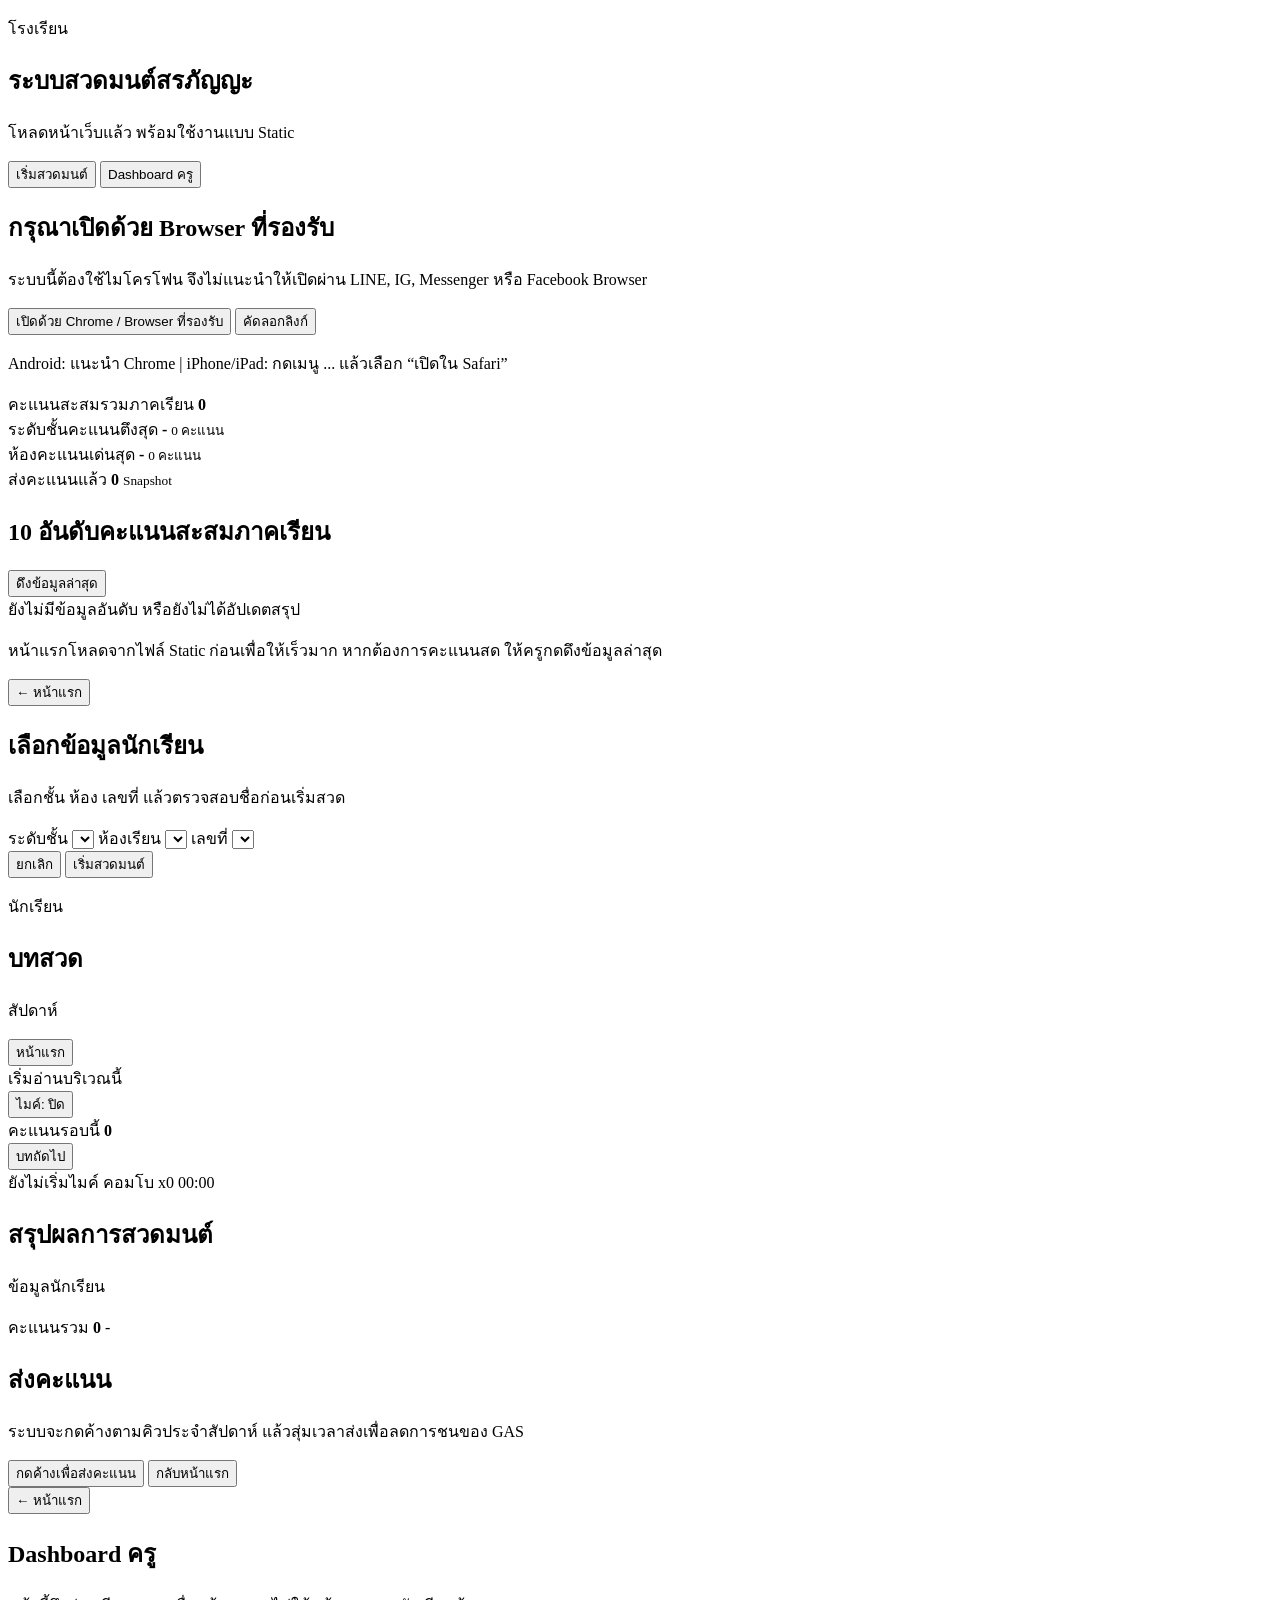
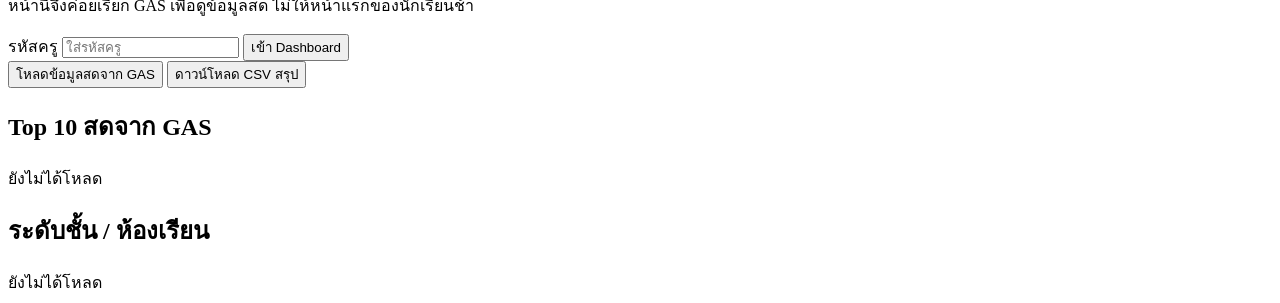
==== index.html @ 54792291 "Add files via upload" ====
<!doctype html>
<html lang="th">
<head>
  <meta charset="utf-8">
  <meta name="viewport" content="width=device-width, initial-scale=1, viewport-fit=cover">
  <meta name="theme-color" content="#ffffff">
  <title>ระบบสวดมนต์สรภัญญะ</title>
  <link rel="stylesheet" href="assets/style.css">
</head>
<body>
  <div id="rgbFrame" aria-hidden="true"></div>
  <main class="app-shell">
    <section id="viewHome" class="view active">
      <header class="hero">
        <div>
          <p id="schoolName" class="eyebrow">โรงเรียน</p>
          <h1 id="systemName">ระบบสวดมนต์สรภัญญะ</h1>
          <p id="homeStatus" class="muted">โหลดหน้าเว็บแล้ว พร้อมใช้งานแบบ Static</p>
        </div>
        <div class="hero-actions">
          <button class="btn primary" id="btnStartGate">เริ่มสวดมนต์</button>
          <button class="btn soft" id="btnDashboard">Dashboard ครู</button>
        </div>
      </header>

      <section id="browserGate" class="card warning hidden">
        <h2>กรุณาเปิดด้วย Browser ที่รองรับ</h2>
        <p>ระบบนี้ต้องใช้ไมโครโฟน จึงไม่แนะนำให้เปิดผ่าน LINE, IG, Messenger หรือ Facebook Browser</p>
        <div class="button-row">
          <button class="btn primary" id="btnOpenBrowser">เปิดด้วย Chrome / Browser ที่รองรับ</button>
          <button class="btn soft" id="btnCopyLink">คัดลอกลิงก์</button>
        </div>
        <p class="muted small">Android: แนะนำ Chrome | iPhone/iPad: กดเมนู ... แล้วเลือก “เปิดใน Safari”</p>
      </section>

      <section class="score-grid" aria-label="Scoreboard">
        <article class="stat-card">
          <span>คะแนนสะสมรวมภาคเรียน</span>
          <strong id="termTotalScore">0</strong>
        </article>
        <article class="stat-card">
          <span>ระดับชั้นคะแนนตึงสุด</span>
          <strong id="bestLevel">-</strong>
          <small id="bestLevelScore">0 คะแนน</small>
        </article>
        <article class="stat-card">
          <span>ห้องคะแนนเด่นสุด</span>
          <strong id="bestRoom">-</strong>
          <small id="bestRoomScore">0 คะแนน</small>
        </article>
        <article class="stat-card">
          <span>ส่งคะแนนแล้ว</span>
          <strong id="totalSubmitted">0</strong>
          <small id="summaryUpdatedAt">Snapshot</small>
        </article>
      </section>

      <section class="card">
        <div class="section-head">
          <h2>10 อันดับคะแนนสะสมภาคเรียน</h2>
          <button class="btn mini" id="btnRefreshHomeLive">ดึงข้อมูลล่าสุด</button>
        </div>
        <div id="top10List" class="rank-list empty">ยังไม่มีข้อมูลอันดับ หรือยังไม่ได้อัปเดตสรุป</div>
        <p class="muted small">หน้าแรกโหลดจากไฟล์ Static ก่อนเพื่อให้เร็วมาก หากต้องการคะแนนสด ให้ครูกดดึงข้อมูลล่าสุด</p>
      </section>
    </section>

    <section id="viewSelect" class="view">
      <header class="page-header">
        <button class="btn ghost" data-nav="home">← หน้าแรก</button>
        <h1>เลือกข้อมูลนักเรียน</h1>
        <p class="muted">เลือกชั้น ห้อง เลขที่ แล้วตรวจสอบชื่อก่อนเริ่มสวด</p>
      </header>

      <div class="card form-card">
        <label>ระดับชั้น</label>
        <select id="levelSelect"></select>

        <label>ห้องเรียน</label>
        <select id="roomSelect"></select>

        <label>เลขที่</label>
        <select id="noSelect"></select>

        <div id="studentConfirmBox" class="confirm-box hidden"></div>

        <div class="button-row">
          <button class="btn soft" data-nav="home">ยกเลิก</button>
          <button class="btn primary" id="btnConfirmStudent">เริ่มสวดมนต์</button>
        </div>
      </div>
    </section>

    <section id="viewChant" class="view chant-view">
      <header class="chant-topbar">
        <div>
          <p id="chantStudentLine" class="student-line">นักเรียน</p>
          <h1 id="chantTitle">บทสวด</h1>
          <p id="chantMeta" class="muted">สัปดาห์</p>
        </div>
        <button class="btn ghost" id="btnBackHomeFromChant">หน้าแรก</button>
      </header>

      <div class="chant-stage" id="chantStage">
        <div class="read-line"><span>เริ่มอ่านบริเวณนี้</span></div>
        <div id="chantText" class="chant-text" tabindex="0"></div>
      </div>

      <footer class="chant-controls">
        <button class="btn control" id="btnMic">ไมค์: ปิด</button>
        <div class="score-pill">
          <span>คะแนนรอบนี้</span>
          <strong id="liveTotalScore">0</strong>
        </div>
        <button class="btn control" id="btnNextChapter">บทถัดไป</button>
      </footer>
      <div class="combo-bar">
        <span id="micStateText">ยังไม่เริ่มไมค์</span>
        <span id="comboText">คอมโบ x0</span>
        <span id="timerText">00:00</span>
      </div>
    </section>

    <section id="viewResult" class="view">
      <header class="page-header center">
        <h1>สรุปผลการสวดมนต์</h1>
        <p id="resultStudentLine" class="muted">ข้อมูลนักเรียน</p>
      </header>
      <section class="card result-card">
        <div class="result-score">
          <span>คะแนนรวม</span>
          <strong id="resultTotalScore">0</strong>
          <em id="resultStatus">-</em>
        </div>
        <div id="chapterResultList" class="chapter-list"></div>
      </section>
      <section id="submitPanel" class="card">
        <h2>ส่งคะแนน</h2>
        <p id="submitHint" class="muted">ระบบจะกดค้างตามคิวประจำสัปดาห์ แล้วสุ่มเวลาส่งเพื่อลดการชนของ GAS</p>
        <div id="holdProgressWrap" class="progress-wrap hidden">
          <div id="holdProgress" class="progress-bar"></div>
        </div>
        <p id="queueText" class="status-text"></p>
        <div class="button-row">
          <button class="btn primary" id="btnHoldSubmit">กดค้างเพื่อส่งคะแนน</button>
          <button class="btn soft" id="btnReturnHome">กลับหน้าแรก</button>
        </div>
      </section>
    </section>

    <section id="viewDashboard" class="view">
      <header class="page-header">
        <button class="btn ghost" data-nav="home">← หน้าแรก</button>
        <h1>Dashboard ครู</h1>
        <p class="muted">หน้านี้จึงค่อยเรียก GAS เพื่อดูข้อมูลสด ไม่ให้หน้าแรกของนักเรียนช้า</p>
      </header>
      <section class="card form-card" id="adminLoginBox">
        <label>รหัสครู</label>
        <input id="adminPinInput" type="password" inputmode="numeric" placeholder="ใส่รหัสครู">
        <button class="btn primary" id="btnAdminLogin">เข้า Dashboard</button>
      </section>
      <section id="dashboardPanel" class="hidden">
        <div class="button-row sticky-actions">
          <button class="btn primary" id="btnLoadLiveSummary">โหลดข้อมูลสดจาก GAS</button>
          <button class="btn soft" id="btnExportCsv">ดาวน์โหลด CSV สรุป</button>
        </div>
        <div id="dashboardSummary" class="score-grid"></div>
        <section class="card">
          <h2>Top 10 สดจาก GAS</h2>
          <div id="dashboardTop10" class="rank-list empty">ยังไม่ได้โหลด</div>
        </section>
        <section class="card">
          <h2>ระดับชั้น / ห้องเรียน</h2>
          <div id="dashboardTables" class="table-wrap">ยังไม่ได้โหลด</div>
        </section>
      </section>
    </section>
  </main>
  <script src="assets/app.js"></script>
</body>
</html>
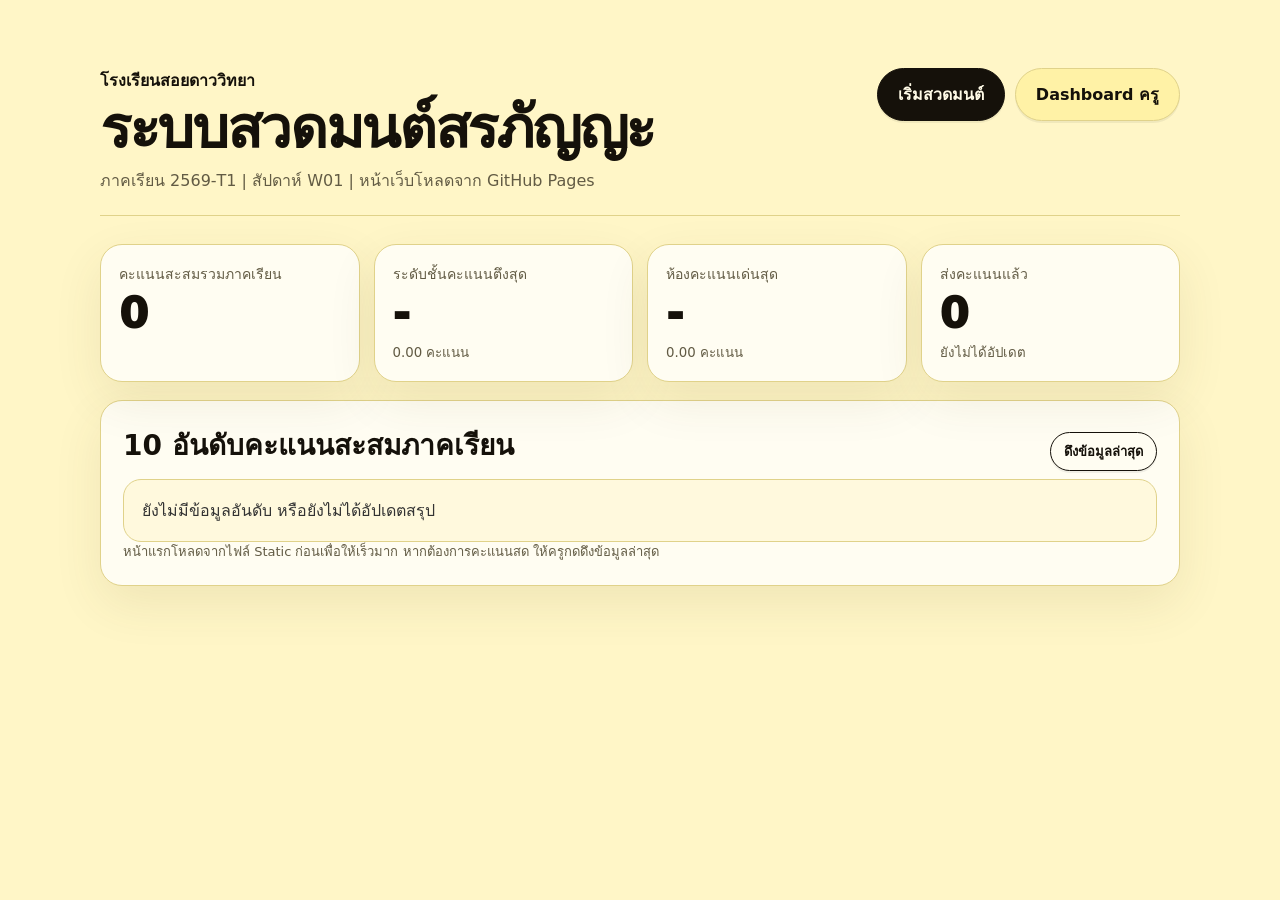
==== commit e0957b94: "Add files via upload" ====
--- a/index.html
+++ b/index.html
@@ -3,7 +3,7 @@
 <head>
   <meta charset="utf-8">
   <meta name="viewport" content="width=device-width, initial-scale=1, viewport-fit=cover">
-  <meta name="theme-color" content="#ffffff">
+  <meta name="theme-color" content="#fff6c7">
   <title>ระบบสวดมนต์สรภัญญะ</title>
   <link rel="stylesheet" href="assets/style.css">
 </head>
@@ -24,13 +24,21 @@
       </header>
 
       <section id="browserGate" class="card warning hidden">
-        <h2>กรุณาเปิดด้วย Browser ที่รองรับ</h2>
-        <p>ระบบนี้ต้องใช้ไมโครโฟน จึงไม่แนะนำให้เปิดผ่าน LINE, IG, Messenger หรือ Facebook Browser</p>
+        <h2>ต้องเปิดใน Chrome / Safari ก่อนเริ่ม</h2>
+        <p>Messenger, LINE, IG และ Facebook Browser อาจไม่ยอมเปิดไมค์ จึงยังไม่ให้เริ่มสวดในหน้านี้</p>
+        <div class="guide-box">
+          <strong>วิธีที่ชัวร์ที่สุด</strong>
+          <ol>
+            <li>กด “คัดลอกลิงก์”</li>
+            <li>เปิด Chrome หรือ Safari เอง</li>
+            <li>วางลิงก์ แล้วกดเข้าเว็บอีกครั้ง</li>
+          </ol>
+        </div>
         <div class="button-row">
-          <button class="btn primary" id="btnOpenBrowser">เปิดด้วย Chrome / Browser ที่รองรับ</button>
-          <button class="btn soft" id="btnCopyLink">คัดลอกลิงก์</button>
+          <button class="btn primary" id="btnCopyLink">คัดลอกลิงก์</button>
+          <button class="btn soft" id="btnOpenBrowser">ลองเปิด Chrome อัตโนมัติ</button>
         </div>
-        <p class="muted small">Android: แนะนำ Chrome | iPhone/iPad: กดเมนู ... แล้วเลือก “เปิดใน Safari”</p>
+        <p class="muted small">หมายเหตุ: บางแอป เช่น Messenger อาจไม่อนุญาตให้เว็บเด้งออกไป Browser จริง ๆ จึงต้องคัดลอกลิงก์ด้วยตนเอง</p>
       </section>
 
       <section class="score-grid" aria-label="Scoreboard">
@@ -136,11 +144,16 @@
       </section>
       <section id="submitPanel" class="card">
         <h2>ส่งคะแนน</h2>
-        <p id="submitHint" class="muted">ระบบจะกดค้างตามคิวประจำสัปดาห์ แล้วสุ่มเวลาส่งเพื่อลดการชนของ GAS</p>
+        <p id="submitHint" class="muted">กดค้างเพื่อยืนยันการส่งคะแนน ระบบจะจัดคิวให้อัตโนมัติ</p>
         <div id="holdProgressWrap" class="progress-wrap hidden">
           <div id="holdProgress" class="progress-bar"></div>
         </div>
         <p id="queueText" class="status-text"></p>
+        <div id="receiptBox" class="receipt-box hidden">
+          <span>รหัสอีโมจิของคุณ</span>
+          <strong id="receiptCode"></strong>
+          <small>ใช้ยืนยันว่าระบบรับคะแนนแล้ว</small>
+        </div>
         <div class="button-row">
           <button class="btn primary" id="btnHoldSubmit">กดค้างเพื่อส่งคะแนน</button>
           <button class="btn soft" id="btnReturnHome">กลับหน้าแรก</button>
--- a/assets/style.css
+++ b/assets/style.css
@@ -0,0 +1,26 @@
+:root{
+  --bg:#fff6c7;
+  --paper:#fffdf2;
+  --fg:#15110a;
+  --muted:#625b44;
+  --line:#e0d28a;
+  --soft:#fff2a6;
+  --soft2:#fff9dd;
+  --danger:#9f1239;
+  --ok:#166534;
+  --radius:22px;
+  --shadow:0 18px 50px rgba(78,64,10,.09);
+}
+*{box-sizing:border-box}
+html,body{margin:0;padding:0;background:var(--bg);color:var(--fg);font-family:system-ui,-apple-system,BlinkMacSystemFont,"Segoe UI",sans-serif;min-height:100%;}
+button,select,input{font:inherit}.app-shell{width:min(1080px,calc(100% - 28px));margin:0 auto;padding:34px 0 48px}.view{display:none;animation:fadeIn .18s ease}.view.active{display:block}@keyframes fadeIn{from{opacity:.35;transform:translateY(4px)}to{opacity:1;transform:none}}
+.hero{display:flex;align-items:flex-start;justify-content:space-between;gap:18px;border-bottom:1px solid var(--line);padding:34px 0 22px;margin-bottom:28px}
+h1{font-size:clamp(32px,5vw,58px);line-height:1.02;margin:0 0 10px;font-weight:950;letter-spacing:-.04em}.page-header h1{font-size:clamp(30px,4vw,48px)}h2{font-size:clamp(20px,2.5vw,28px);margin:0 0 12px}.eyebrow{font-weight:850;margin:0 0 6px}.muted{color:var(--muted);margin:0}.small{font-size:13px;line-height:1.6}.center{text-align:center}.hidden{display:none!important}
+.hero-actions,.button-row{display:flex;gap:10px;flex-wrap:wrap;align-items:center}.hero-actions{justify-content:flex-end}.btn{border:1.5px solid var(--fg);background:var(--paper);color:var(--fg);border-radius:999px;padding:13px 20px;font-weight:900;cursor:pointer;transition:.15s transform,.15s opacity,.15s background;box-shadow:0 2px 0 rgba(0,0,0,.06)}.btn:hover{transform:translateY(-1px)}.btn:disabled{opacity:.45;cursor:not-allowed;transform:none}.btn.primary{background:var(--fg);color:#fffbe7}.btn.soft{background:var(--soft);border-color:var(--line)}.btn.ghost{border-color:transparent;background:transparent;padding-left:0;box-shadow:none}.btn.mini{padding:8px 13px;font-size:13px}.btn.control{min-width:118px;background:var(--paper)}
+.card{border:1px solid var(--line);border-radius:var(--radius);padding:22px;background:var(--paper);margin:18px 0;box-shadow:var(--shadow)}.warning{border-color:#d2ae26;background:#fff2a6}.guide-box{background:var(--paper);border:1px solid var(--line);border-radius:18px;padding:14px 16px;margin:14px 0}.guide-box ol{margin:8px 0 0 20px;padding:0}.score-grid{display:grid;grid-template-columns:repeat(4,1fr);gap:14px;margin:18px 0}.stat-card{border:1px solid var(--line);border-radius:var(--radius);padding:18px;background:var(--paper);box-shadow:var(--shadow)}.stat-card span{display:block;color:var(--muted);font-size:14px;margin-bottom:8px}.stat-card strong{display:block;font-size:clamp(26px,4vw,42px);line-height:1;font-weight:950}.stat-card small{display:block;margin-top:7px;color:var(--muted)}.section-head{display:flex;align-items:center;justify-content:space-between;gap:12px}.rank-list{display:grid;gap:8px}.rank-row{display:grid;grid-template-columns:42px 1fr auto;gap:12px;align-items:center;padding:13px;border:1px solid var(--line);border-radius:16px;background:var(--soft2)}.rank-row b{font-size:18px}.rank-row small{color:var(--muted)}.rank-row .score{font-weight:950}.empty{padding:18px;border:1px solid var(--line);border-radius:18px;color:#333;background:var(--soft2)}
+.page-header{padding:28px 0;border-bottom:1px solid var(--line);margin-bottom:20px}.form-card{max-width:620px}.form-card label{display:block;font-weight:850;margin:18px 0 8px}.form-card select,.form-card input{width:100%;border:1.5px solid var(--line);border-radius:16px;padding:14px 16px;background:#fff;color:var(--fg)}.confirm-box{border:1.5px solid var(--fg);border-radius:18px;padding:16px;margin:20px 0;background:var(--soft2)}.confirm-box strong{font-size:22px;display:block;margin-bottom:4px}
+.chant-view{height:100svh;display:none;grid-template-rows:auto 1fr auto auto;max-width:none;width:100%;padding:0}.chant-view.active{display:grid}.chant-topbar{display:flex;align-items:flex-start;justify-content:space-between;gap:12px;padding:14px 16px;border-bottom:1px solid var(--line);background:var(--paper);z-index:2}.chant-topbar h1{font-size:clamp(22px,4vw,36px);margin:3px 0 2px}.student-line{font-weight:900;margin:0;font-size:clamp(14px,2vw,17px)}.chant-stage{position:relative;overflow:auto;background:#fffef6;scroll-behavior:auto;touch-action:pan-y;border-bottom:1px solid var(--line)}.read-line{position:sticky;top:20%;z-index:3;height:0;border-top:2px solid var(--fg);pointer-events:none;text-align:right;margin:0 18px}.read-line span{position:relative;top:-14px;background:#fff2a6;border:1px solid var(--line);border-radius:999px;padding:3px 10px;font-size:12px;font-weight:900;color:var(--fg)}.chant-text{padding:28vh 22px 78vh;max-width:820px;margin:0 auto;font-size:clamp(26px,6.2vw,50px);line-height:1.8;font-weight:900;letter-spacing:-.02em}.chant-line{padding:8px 8px;border-radius:14px}.chant-line:nth-child(odd){background:rgba(255,246,199,.35)}
+.chant-controls{display:grid;grid-template-columns:1fr auto 1fr;gap:10px;align-items:center;padding:12px 14px;background:var(--paper);border-top:1px solid var(--line)}.score-pill{text-align:center;border:1.5px solid var(--fg);border-radius:999px;padding:9px 22px;min-width:150px;background:#fff}.score-pill span{display:block;font-size:11px;color:var(--muted);font-weight:900}.score-pill strong{font-size:32px;line-height:1;font-weight:950}.combo-bar{display:flex;gap:10px;justify-content:space-between;padding:8px 16px 12px;font-size:14px;font-weight:900;color:#302a16;background:var(--paper)}.combo-bar span{white-space:nowrap}.result-card{max-width:760px;margin-left:auto;margin-right:auto}.result-score{text-align:center;padding:18px}.result-score span{display:block;color:var(--muted);font-weight:900}.result-score strong{display:block;font-size:clamp(64px,15vw,132px);font-weight:950;line-height:.95}.result-score em{display:inline-block;font-style:normal;border:1.5px solid var(--fg);border-radius:999px;padding:8px 18px;margin-top:12px;font-weight:950;background:var(--soft)}.chapter-list{display:grid;gap:10px}.chapter-row{display:flex;justify-content:space-between;gap:12px;border:1px solid var(--line);border-radius:16px;padding:13px 15px;background:var(--soft2)}.chapter-row.total-row{border:1.5px solid var(--fg);background:var(--soft);font-size:18px}.progress-wrap{height:15px;background:#fff;border:1px solid var(--line);border-radius:999px;overflow:hidden;margin:12px 0}.progress-bar{height:100%;width:0;background:var(--fg);transition:width .08s linear}.status-text{font-weight:900}.receipt-box{margin:14px 0;padding:18px;border:1.5px solid var(--fg);border-radius:20px;background:#fff;text-align:center}.receipt-box span,.receipt-box small{display:block;color:var(--muted);font-weight:850}.receipt-box strong{display:block;font-size:clamp(42px,12vw,84px);line-height:1.15;margin:8px 0;font-weight:950;letter-spacing:.03em}.sticky-actions{position:sticky;top:0;background:var(--bg);padding:12px 0;z-index:2}.table-wrap{overflow:auto}.data-table{border-collapse:collapse;width:100%;min-width:720px}.data-table th,.data-table td{border:1px solid var(--line);padding:10px;text-align:left}.data-table th{background:var(--soft)}#rgbFrame{position:fixed;inset:0;pointer-events:none;z-index:9999;border:0 solid transparent;opacity:0}#rgbFrame.rgb-on{opacity:1;border-width:7px;border-image:linear-gradient(90deg,red,orange,yellow,lime,cyan,blue,violet,red) 1;animation:rgbPulse 1.15s linear}@keyframes rgbPulse{0%{filter:hue-rotate(0);opacity:0}18%{opacity:1}100%{filter:hue-rotate(360deg);opacity:0}}
+@media (max-width:760px){.app-shell{width:min(100% - 20px,1080px);padding-top:18px}.hero{display:block;padding-top:18px}.hero-actions{justify-content:flex-start}.score-grid{grid-template-columns:1fr 1fr}.section-head{display:block}.chant-controls{grid-template-columns:1fr;}.score-pill{order:-1}.combo-bar{font-size:12px}.btn{width:auto}.hero-actions .btn{width:100%}.button-row .btn{flex:1}.rank-row{grid-template-columns:34px 1fr}.rank-row .score{grid-column:2}.card{padding:17px;border-radius:18px}}
+@media (max-width:420px){.score-grid{grid-template-columns:1fr}.chant-text{font-size:27px;line-height:1.9;padding-top:30vh}.chant-topbar{padding:12px}.read-line{top:19%;}.combo-bar{gap:6px;overflow:auto}}
+@media (prefers-reduced-motion:reduce){*{animation:none!important;transition:none!important;scroll-behavior:auto!important}}
